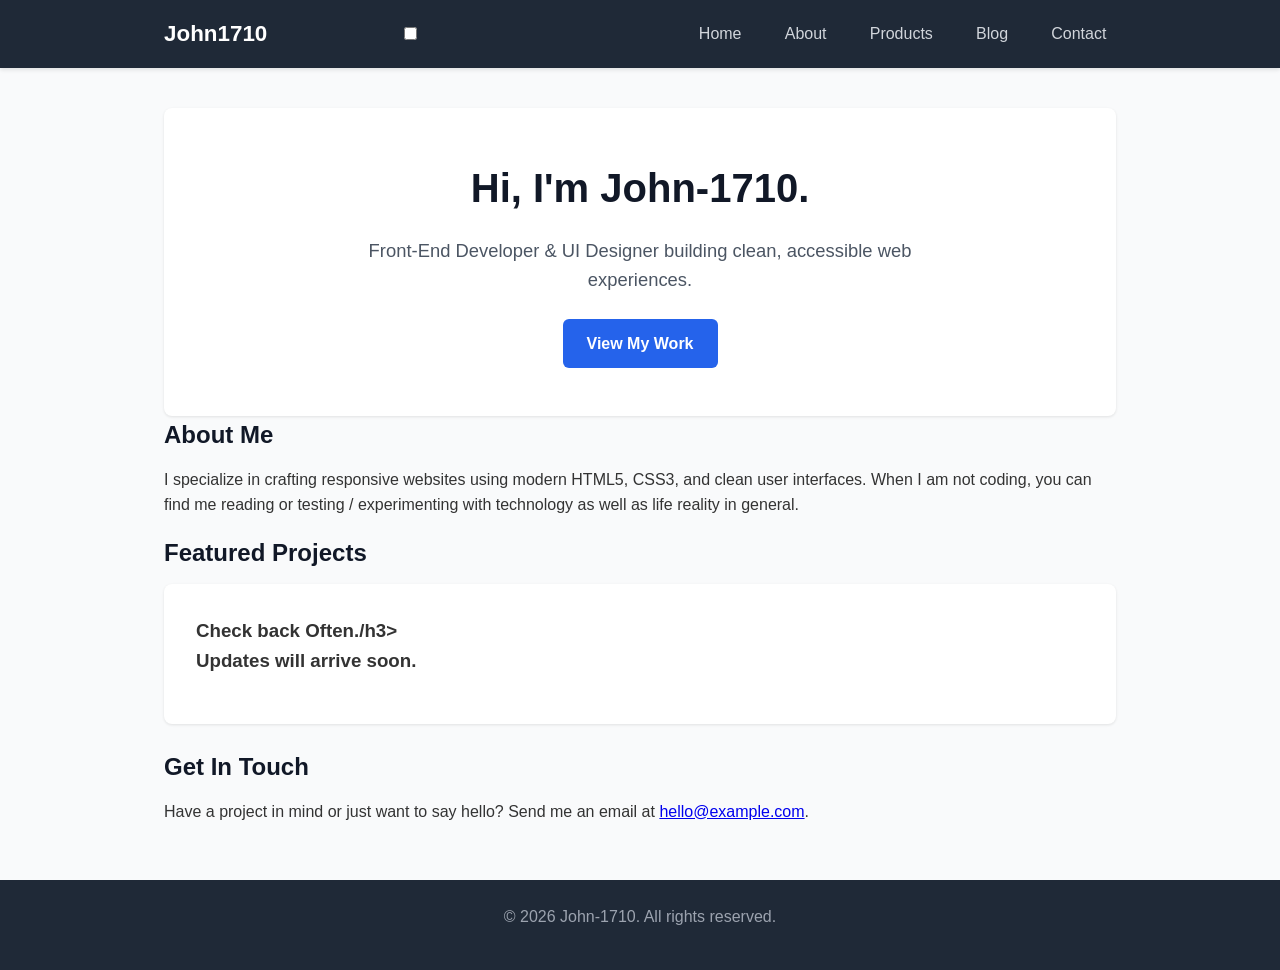
==== index.html @ 24fa4f40 "Update index.html" ====
<!DOCTYPE html>
<html lang="en">
<head>
  <meta charset="UTF-8">
  <meta name="viewport" content="width=device-width, initial-scale=1.0">
  <title>John-1710 | Personal Portfolio</title>
  <link rel="stylesheet" href="style.css">
</head>
<body>

  <!-- Functional Sticky Navigation Bar -->
  <header class="header">
    <nav class="navbar">
      <a href="#home" class="logo">John<span>1710</span></a>
      
      <!-- Hidden Checkbox for Pure CSS Mobile Menu Toggle -->
      <input type="checkbox" id="menu-toggle" class="menu-toggle">
      <label for="menu-toggle" class="hamburger" aria-label="Toggle navigation">
        <span></span>
        <span></span>
        <span></span>
      </label>

      <!-- Navigation Links -->
      <ul class="nav-links">
        <li><a href="#home.html">Home</a></li>
        <li><a href="#about.html">About</a></li>
        <li><a href="#products.html">Products</a></li>
        <li><a href="blog.html">Blog</a></li>
        <li><a href="#contact.html" class="nav-cta">Contact</a></li>
      </ul>
    </nav>
  </header>

  <!-- Main Content Sections -->
  <main>
    <!-- Hero Section -->
    <section id="home" class="hero">
      <div class="container">
        <h1>Hi, I'm John-1710.</h1>
        <p class="subtitle">Front-End Developer & UI Designer building clean, accessible web experiences.</p>
        <a href="#projects" class="btn">View My Work</a>
      </div>
    </section>

    <!-- About Section -->
    <section id="about" class="section bg-light">
      <div class="container">
        <h2>About Me</h2>
        <p>I specialize in crafting responsive websites using modern HTML5, CSS3, and clean user interfaces. When I am not coding, you can find me reading or testing / experimenting with technology as well as life reality in general.</p>
      </div>
    </section>

    <!-- Projects Section -->
    <section id="projects" class="section">
      <div class="container">
        <h2>Featured Projects</h2>
        <div class="project-grid">
          <article class="card">
            <h3>Check back Often./h3>
            <p>Updates will arrive soon.</p>
          </article>
        </div>
      </div>
    </section>

    <!-- Contact Section -->
    <section id="contact" class="section bg-light">
      <div class="container">
        <h2>Get In Touch</h2>
        <p>Have a project in mind or just want to say hello? Send me an email at <a href="mailto:hello@example.com">hello@example.com</a>.</p>
      </div>
    </section>
  </main>

  <!-- Footer -->
  <footer class="footer">
    <p>&copy; 2026 John-1710. All rights reserved.</p>
  </footer>

</body>
</html>
---- style.css ----
/* Reset and Base Styles */
* {
  box-sizing: border-box;
  margin: 0;
  padding: 0;
}

body {
  font-family: -apple-system, BlinkMacSystemFont, "Segoe UI", Roboto, Helvetica, Arial, sans-serif;
  line-height: 1.6;
  color: #333;
  background-color: #f9fafb;
  display: flex;
  flex-direction: column;
  min-height: 100vh; /* Keeps footer at the bottom */
}

/* Functional Navigation Bar */
header {
  background-color: #1f2937;
  color: #ffffff;
  position: sticky;
  top: 0;
  z-index: 100;
  box-shadow: 0 2px 4px rgba(0, 0, 0, 0.1);
}

.navbar {
  max-width: 1000px;
  margin: 0 auto;
  padding: 1rem 1.5rem;
  display: flex;
  justify-content: space-between;
  align-items: center;
}

.logo {
  font-size: 1.4rem;
  font-weight: 700;
  color: #ffffff;
  text-decoration: none;
}

.nav-links {
  list-style: none;
  display: flex;
  gap: 1.5rem;
}

.nav-links a {
  color: #d1d5db;
  text-decoration: none;
  font-weight: 500;
  padding: 0.4rem 0.6rem;
  border-radius: 4px;
  transition: color 0.2s, background-color 0.2s;
}

.nav-links a:hover {
  color: #ffffff;
  background-color: #374151;
}

/* Highlights the current page */
.nav-links a.active {
  color: #ffffff;
  background-color: #2563eb;
}

/* Main Content Area */
main {
  flex: 1;
  max-width: 1000px;
  width: 100%;
  margin: 2.5rem auto;
  padding: 0 1.5rem;
}

.hero {
  background: #ffffff;
  padding: 3rem 2rem;
  border-radius: 8px;
  box-shadow: 0 1px 3px rgba(0, 0, 0, 0.1);
  text-align: center;
}

.hero h1 {
  font-size: 2.5rem;
  margin-bottom: 1rem;
  color: #111827;
}

.hero p {
  font-size: 1.15rem;
  color: #4b5563;
  max-width: 650px;
  margin: 0 auto 1.5rem;
}

.card {
  background: #ffffff;
  padding: 2rem;
  border-radius: 8px;
  box-shadow: 0 1px 3px rgba(0, 0, 0, 0.1);
  margin-bottom: 1.5rem;
}

h1, h2 {
  color: #111827;
  margin-bottom: 0.75rem;
}

p {
  margin-bottom: 1rem;
}

/* Buttons */
.btn {
  display: inline-block;
  background-color: #2563eb;
  color: #ffffff;
  padding: 0.75rem 1.5rem;
  text-decoration: none;
  border-radius: 6px;
  font-weight: 600;
  border: none;
  cursor: pointer;
  font-size: 1rem;
  transition: background-color 0.2s;
}

.btn:hover {
  background-color: #1d4ed8;
}

/* Contact Form Styling */
.contact-form {
  display: flex;
  flex-direction: column;
  gap: 1rem;
  max-width: 500px;
  margin-top: 1.5rem;
}

.form-group {
  display: flex;
  flex-direction: column;
  gap: 0.4rem;
}

.form-group label {
  font-weight: 600;
  font-size: 0.95rem;
}

.form-group input,
.form-group textarea {
  padding: 0.7rem;
  border: 1px solid #d1d5db;
  border-radius: 6px;
  font-family: inherit;
  font-size: 1rem;
}

.form-group input:focus,
.form-group textarea:focus {
  outline: none;
  border-color: #2563eb;
}

/* Footer */
footer {
  background-color: #1f2937;
  color: #9ca3af;
  text-align: center;
  padding: 1.5rem;
  margin-top: auto;
}

footer a {
  color: #60a5fa;
  text-decoration: none;
}

footer a:hover {
  text-decoration: underline;
}

/* Responsive Mobile Menu Adjustment */
@media (max-width: 600px) {
  .navbar {
    flex-direction: column;
    gap: 1rem;
  }
}
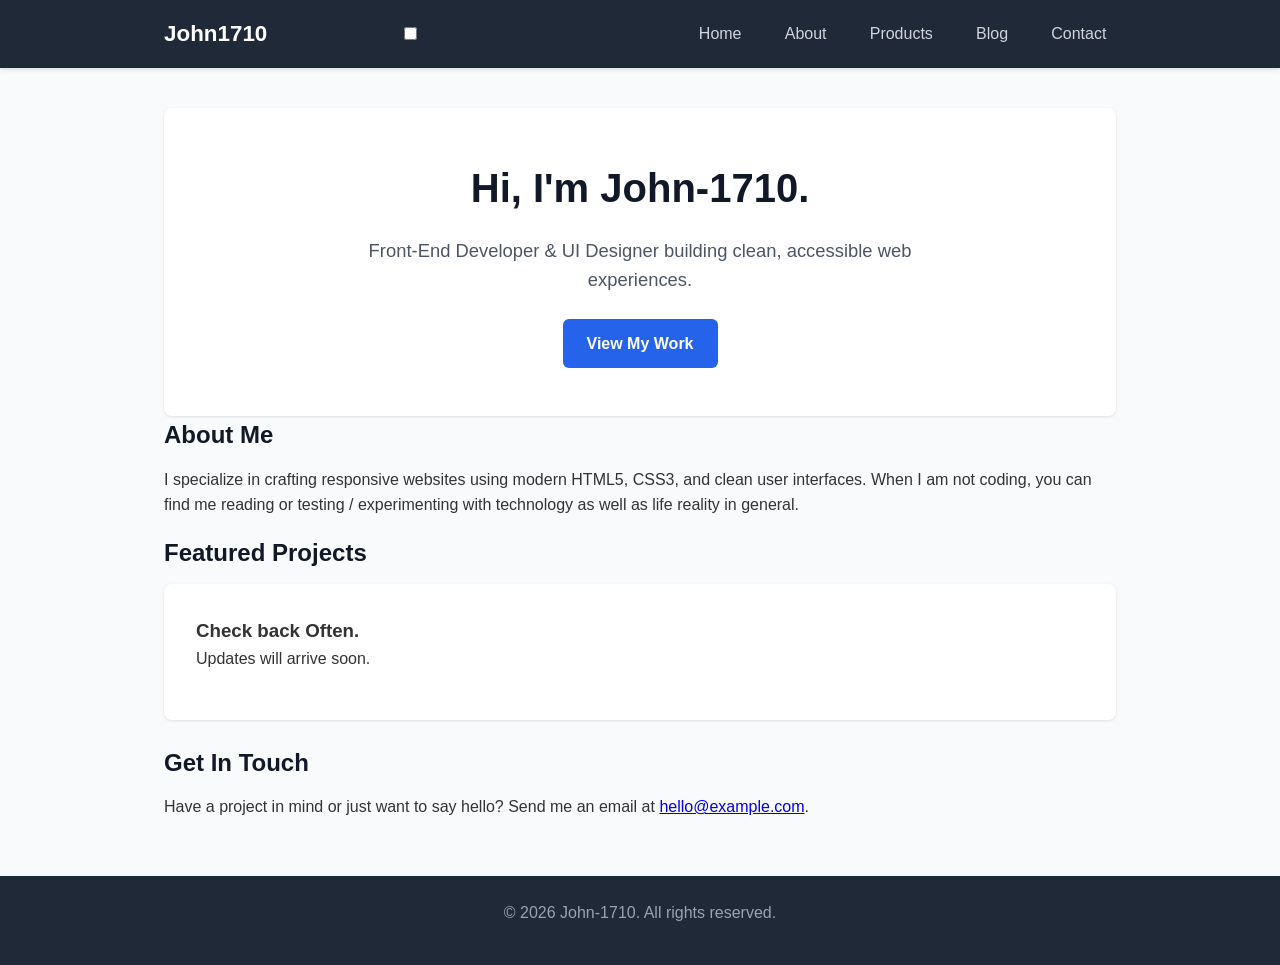
==== commit 7aef631f: "Update index.html" ====
--- a/index.html
+++ b/index.html
@@ -57,7 +57,7 @@
         <h2>Featured Projects</h2>
         <div class="project-grid">
           <article class="card">
-            <h3>Check back Often./h3>
+            <h3>Check back Often.</h3>
             <p>Updates will arrive soon.</p>
           </article>
         </div>
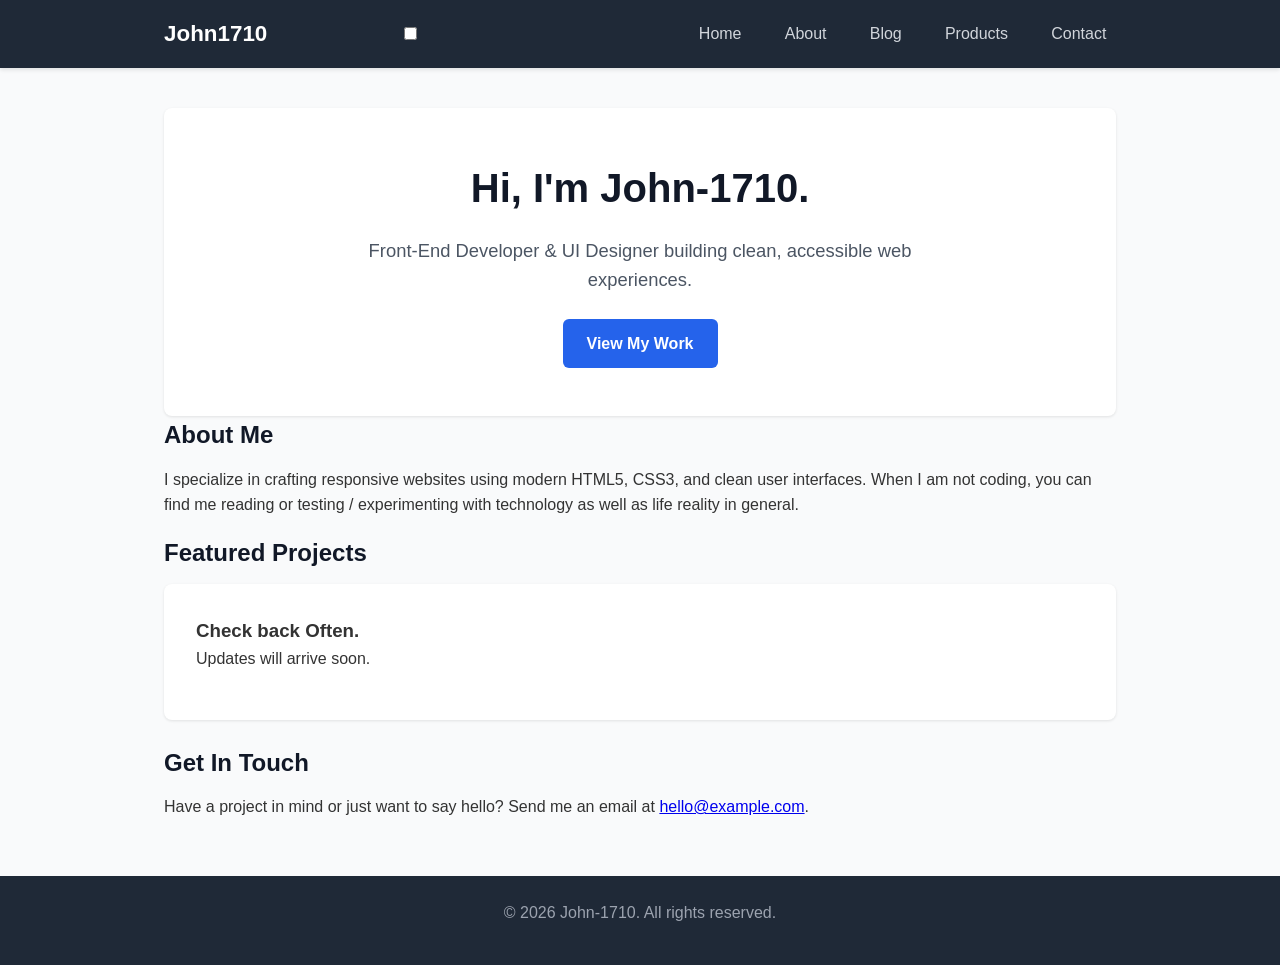
==== commit b53f1a13: "Update index.html" ====
--- a/index.html
+++ b/index.html
@@ -25,8 +25,8 @@
       <ul class="nav-links">
         <li><a href="#home.html">Home</a></li>
         <li><a href="#about.html">About</a></li>
+        <li><a href="blog.html">Blog</a></li>
         <li><a href="#products.html">Products</a></li>
-        <li><a href="blog.html">Blog</a></li>
         <li><a href="#contact.html" class="nav-cta">Contact</a></li>
       </ul>
     </nav>
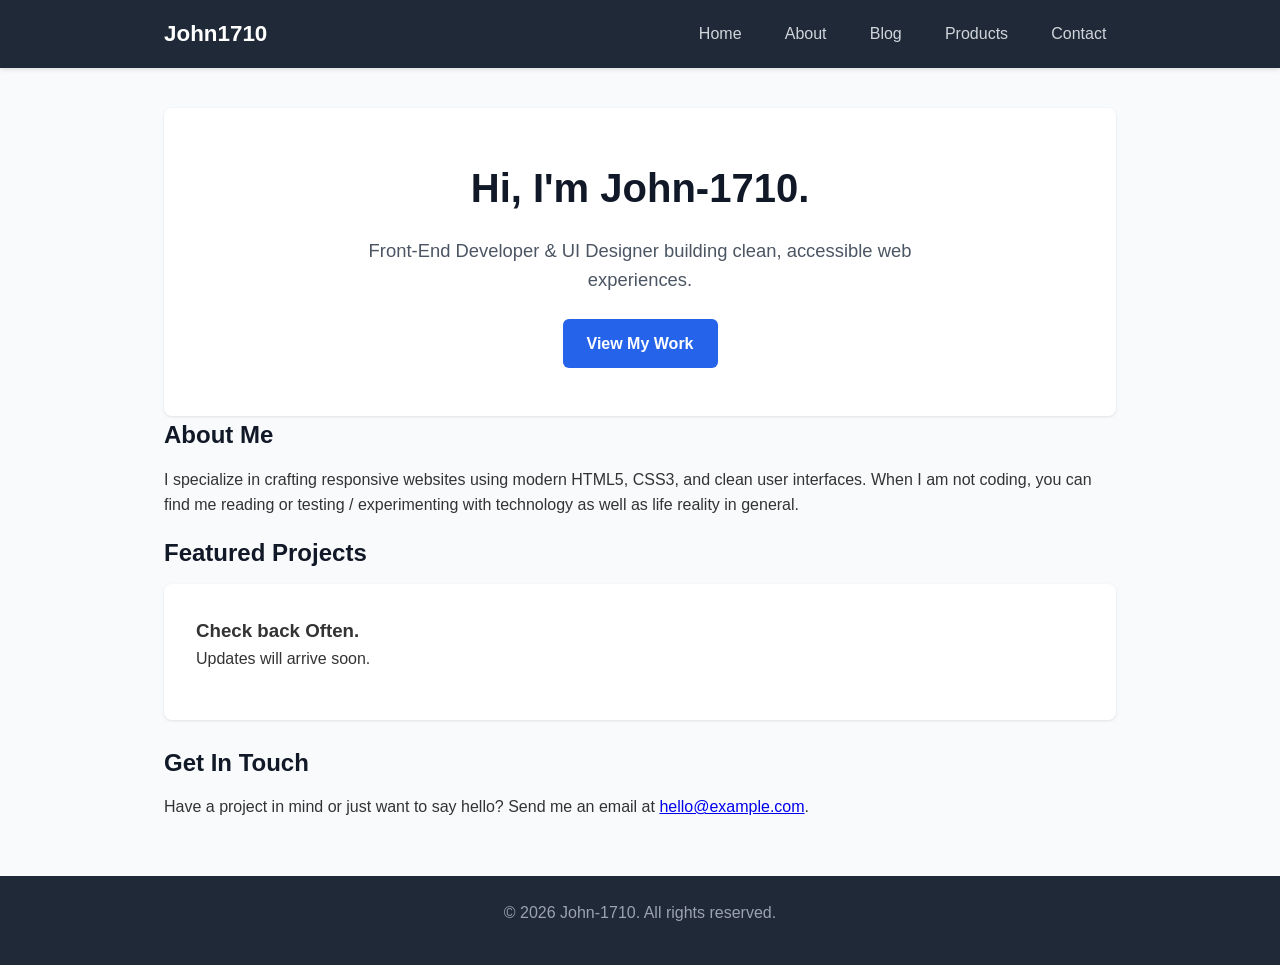
==== commit d47c0f3e: "Update index.html" ====
--- a/index.html
+++ b/index.html
@@ -13,13 +13,13 @@
     <nav class="navbar">
       <a href="#home" class="logo">John<span>1710</span></a>
       
-      <!-- Hidden Checkbox for Pure CSS Mobile Menu Toggle -->
+      <!-- Hidden Checkbox for Pure CSS Mobile Menu Toggle>
       <input type="checkbox" id="menu-toggle" class="menu-toggle">
       <label for="menu-toggle" class="hamburger" aria-label="Toggle navigation">
         <span></span>
         <span></span>
         <span></span>
-      </label>
+      </label -->
 
       <!-- Navigation Links -->
       <ul class="nav-links">
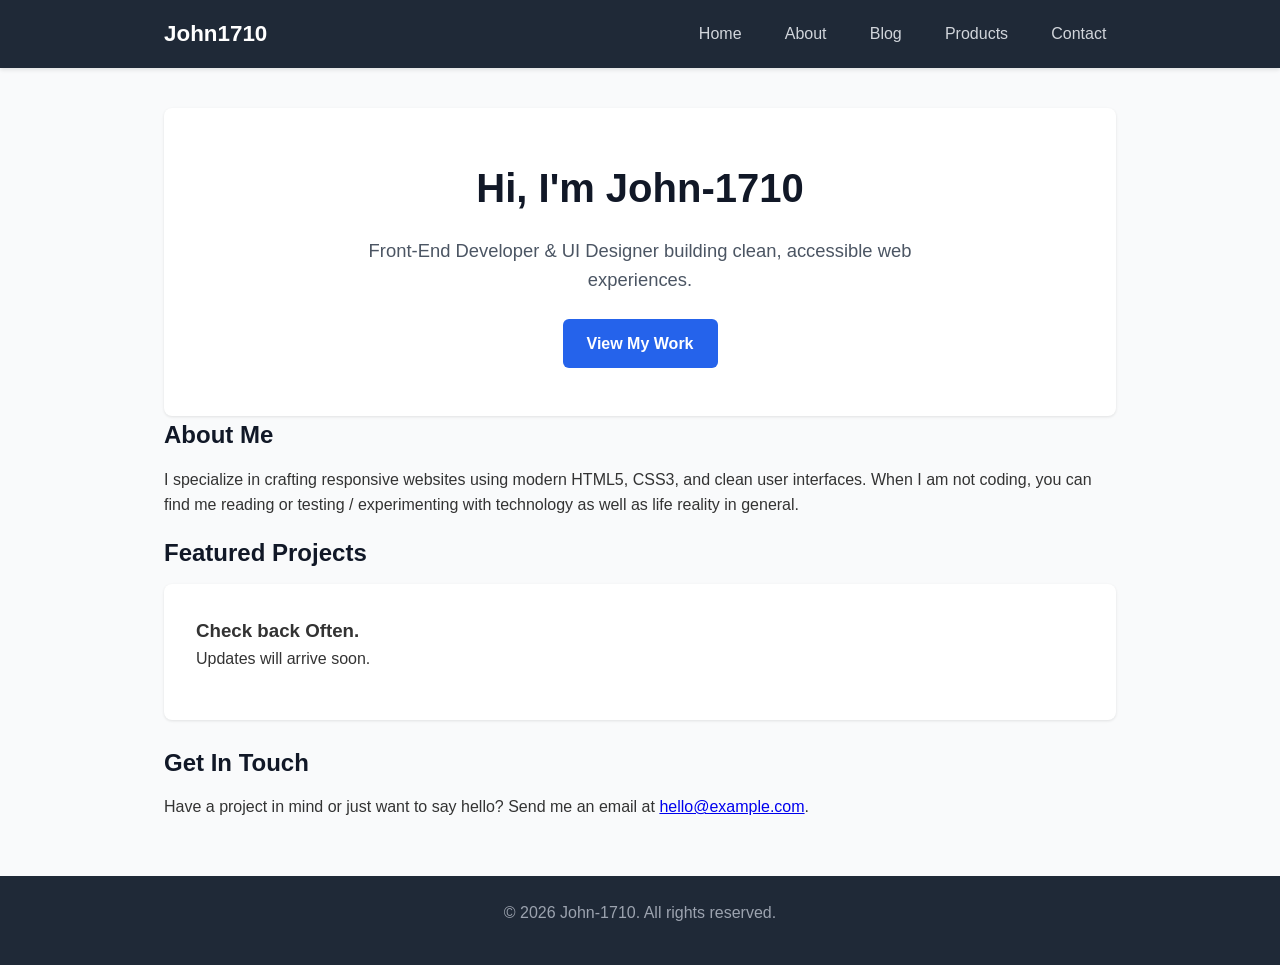
==== commit 5672c5cf: "Update index.html" ====
--- a/index.html
+++ b/index.html
@@ -12,14 +12,6 @@
   <header class="header">
     <nav class="navbar">
       <a href="#home" class="logo">John<span>1710</span></a>
-      
-      <!-- Hidden Checkbox for Pure CSS Mobile Menu Toggle>
-      <input type="checkbox" id="menu-toggle" class="menu-toggle">
-      <label for="menu-toggle" class="hamburger" aria-label="Toggle navigation">
-        <span></span>
-        <span></span>
-        <span></span>
-      </label -->
 
       <!-- Navigation Links -->
       <ul class="nav-links">
@@ -37,7 +29,7 @@
     <!-- Hero Section -->
     <section id="home" class="hero">
       <div class="container">
-        <h1>Hi, I'm John-1710.</h1>
+        <h1>Hi, I'm John-1710</h1>
         <p class="subtitle">Front-End Developer & UI Designer building clean, accessible web experiences.</p>
         <a href="#projects" class="btn">View My Work</a>
       </div>
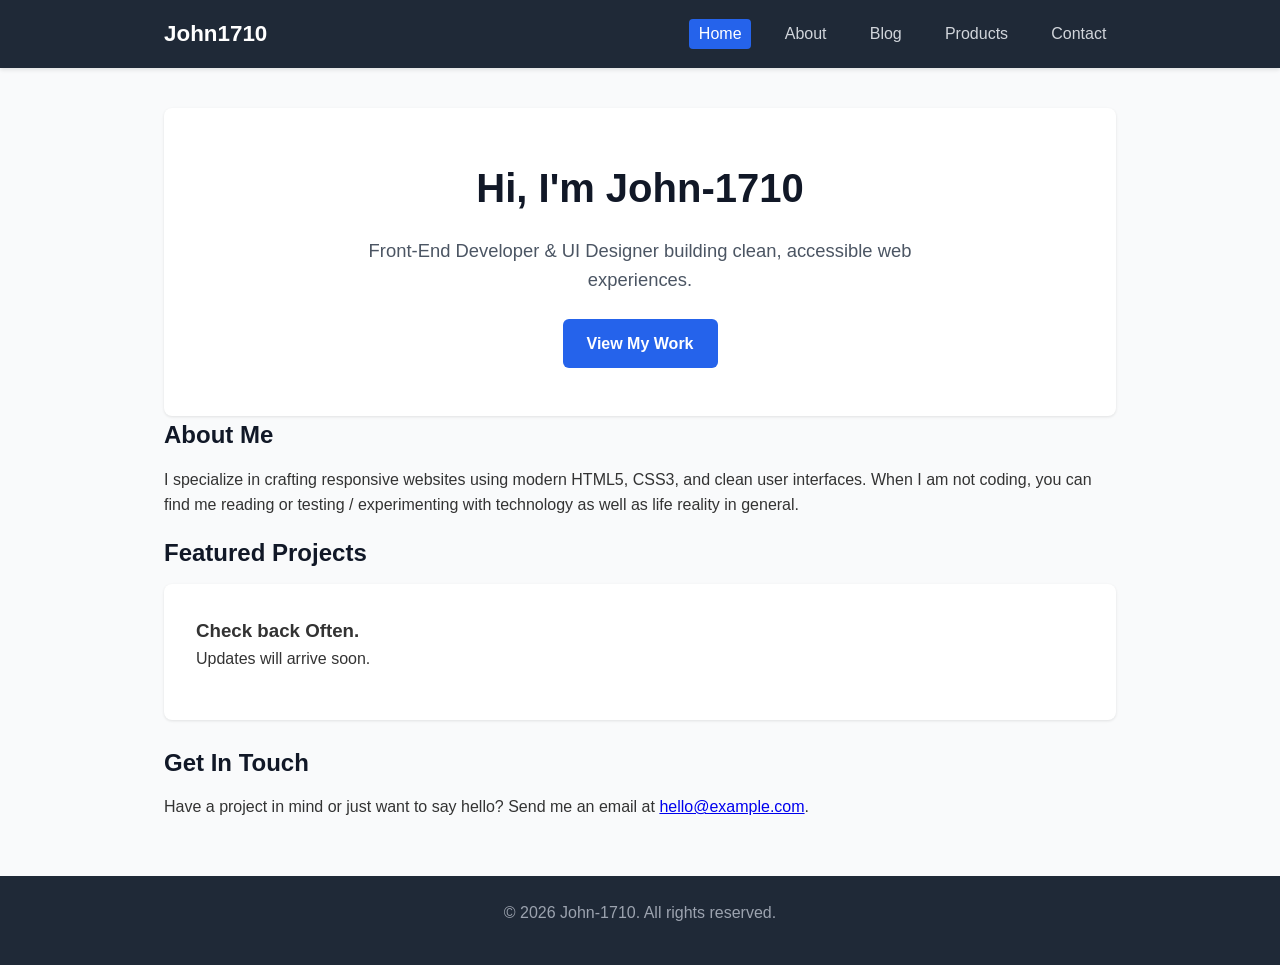
==== commit 23a78e29: "Update index.html" ====
--- a/index.html
+++ b/index.html
@@ -15,11 +15,11 @@
 
       <!-- Navigation Links -->
       <ul class="nav-links">
-        <li><a href="#home.html">Home</a></li>
+        <li><a href="#home.html" class="active" aria-current="page">Home</a></li>
         <li><a href="#about.html">About</a></li>
         <li><a href="blog.html">Blog</a></li>
         <li><a href="#products.html">Products</a></li>
-        <li><a href="#contact.html" class="nav-cta">Contact</a></li>
+        <li><a href="#contact.html">Contact</a></li>
       </ul>
     </nav>
   </header>
